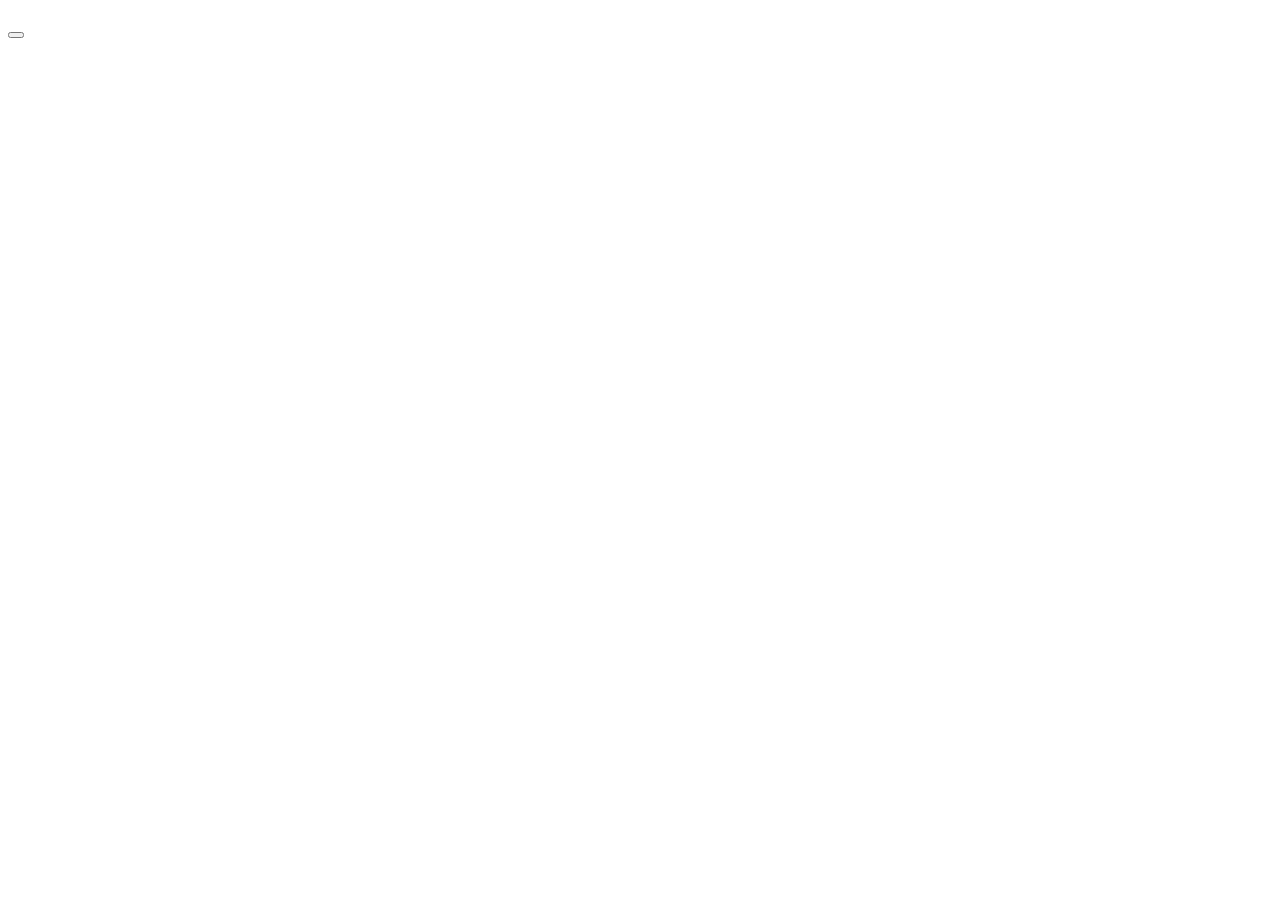
==== index.html @ f5d82848 "Prva verzia web appky" ====
<!DOCTYPE html>
<html lang="en">

<head>
    <meta charset="UTF-8">
    <meta name="viewport" content="width=device-width, initial-scale=1.0">
    <title>My web app</title>
</head>

<body>
    <main>
        <h1></h1>
        <p></p>
        <button></button>
    </main>
</body>

</html>
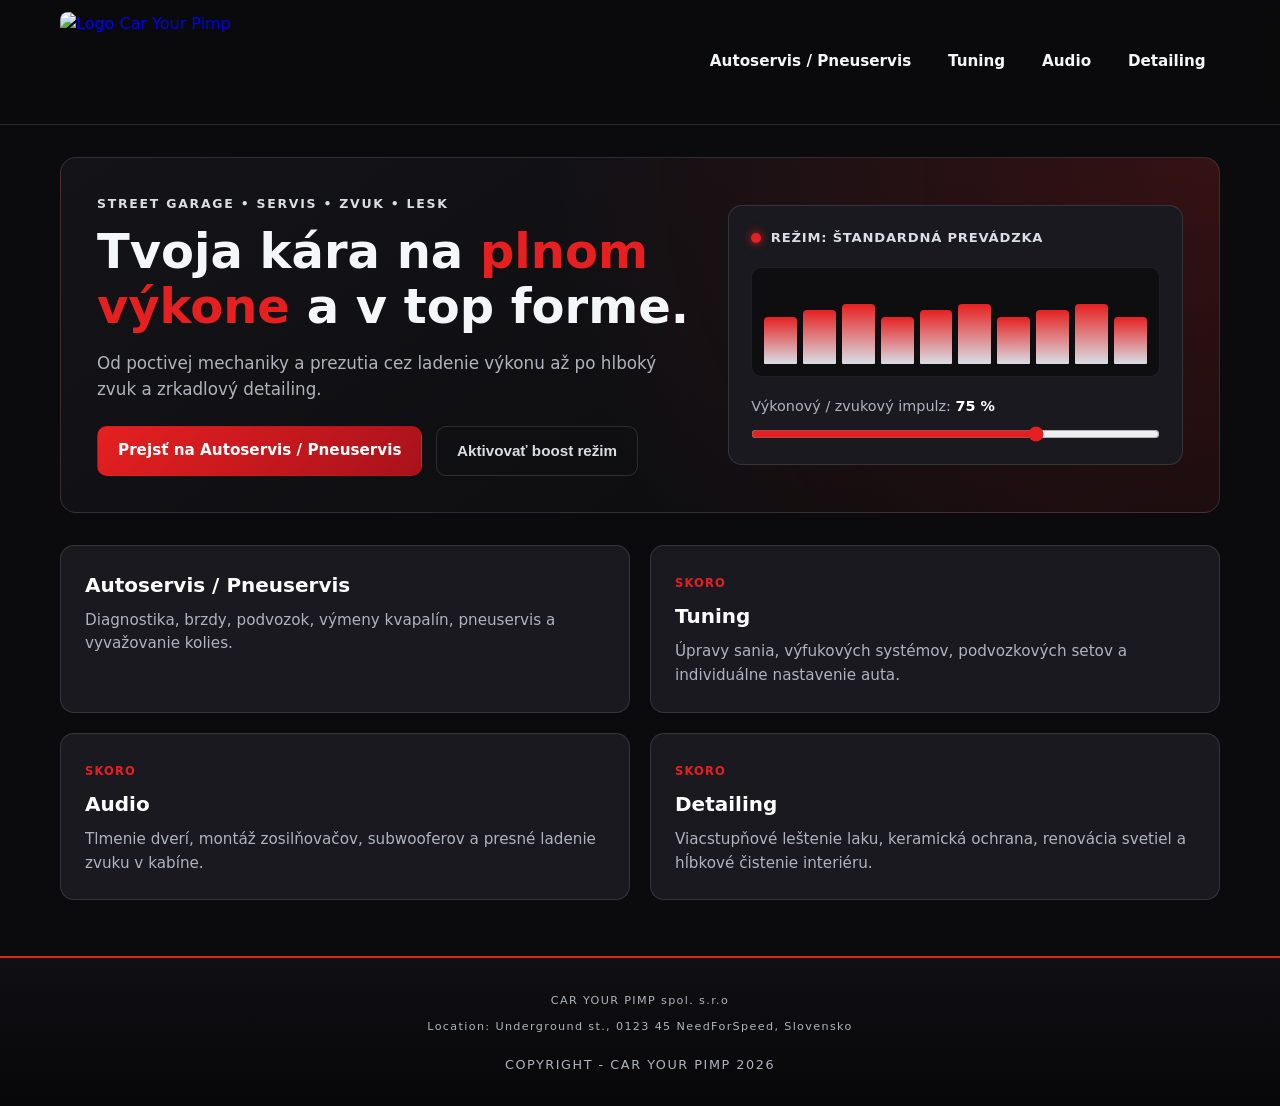
==== commit 57700fd1: "Version of the app which is to be uploaded" ====
--- a/index.html
+++ b/index.html
@@ -1,18 +1,113 @@
 <!DOCTYPE html>
-<html lang="en">
+<html lang="sk">
 
 <head>
     <meta charset="UTF-8">
     <meta name="viewport" content="width=device-width, initial-scale=1.0">
-    <title>My web app</title>
+    <title>Car Your Pimp</title>
+    <link rel="icon" href="pictures/favicon.png?v=1">
+    <link rel="stylesheet" href="style.css">
 </head>
 
 <body>
-    <main>
-        <h1></h1>
-        <p></p>
-        <button></button>
+    <header class="site-header">
+        <div class="header-inner">
+            <a href="index.html" class="brand-logo" aria-label="Car Your Pimp domov">
+                <img src="pictures/Logofinal.png" alt="Logo Car Your Pimp">
+            </a>
+
+            <button class="nav-toggle" type="button" aria-label="Otvoriť menu" aria-expanded="false">
+                <span></span>
+                <span></span>
+                <span></span>
+            </button>
+
+            <nav class="main-nav" aria-label="Hlavná navigácia">
+                <a href="autoservis-pneuservis.html" class="nav-link">Autoservis / Pneuservis</a>
+                <a href="#tuning" class="nav-link">Tuning</a>
+                <a href="#audio" class="nav-link">Audio</a>
+                <a href="#detailing" class="nav-link">Detailing</a>
+            </nav>
+        </div>
+    </header>
+
+    <main class="main-content">
+        <section class="hero-panel reveal">
+            <div class="hero-copy">
+                <p class="eyebrow">STREET GARAGE • SERVIS • ZVUK • LESK</p>
+                <h1>Tvoja kára na <span class="accent-red">plnom výkone</span> a v top forme.</h1>
+                <p class="hero-lead">
+                    Od poctivej mechaniky a prezutia cez ladenie výkonu až po hlboký zvuk a zrkadlový detailing.
+                </p>
+                <div class="hero-actions">
+                    <a href="autoservis-pneuservis.html" class="btn btn-primary">Prejsť na Autoservis / Pneuservis</a>
+                    <button id="boostPulseBtn" type="button" class="btn btn-ghost">Aktivovať boost režim</button>
+                </div>
+            </div>
+
+            <div class="telemetry-card">
+                <div class="telemetry-top">
+                    <span class="status-dot" aria-hidden="true"></span>
+                    <span id="garageModeLabel">REŽIM: ŠTANDARDNÁ PREVÁDZKA</span>
+                </div>
+
+                <div class="eq-bars" aria-hidden="true">
+                    <span style="--h: 45%"></span>
+                    <span style="--h: 82%"></span>
+                    <span style="--h: 64%"></span>
+                    <span style="--h: 96%"></span>
+                    <span style="--h: 58%"></span>
+                    <span style="--h: 88%"></span>
+                    <span style="--h: 72%"></span>
+                    <span style="--h: 92%"></span>
+                    <span style="--h: 50%"></span>
+                    <span style="--h: 78%"></span>
+                </div>
+
+                <div class="tuner-controls">
+                    <label for="powerSlider">
+                        Výkonový / zvukový impulz: <strong id="powerValue">75 %</strong>
+                    </label>
+                    <input id="powerSlider" type="range" min="15" max="100" value="75">
+                </div>
+            </div>
+        </section>
+
+        <section class="pillars-grid">
+            <a href="autoservis-pneuservis.html" class="pillar-card reveal">
+                <h2>Autoservis / Pneuservis</h2>
+                <p>Diagnostika, brzdy, podvozok, výmeny kvapalín, pneuservis a vyvažovanie kolies.</p>
+            </a>
+
+            <article id="tuning" class="pillar-card reveal">
+                <span class="pillar-tag">SKORO</span>
+                <h2>Tuning</h2>
+                <p>Úpravy sania, výfukových systémov, podvozkových setov a individuálne nastavenie auta.</p>
+            </article>
+
+            <article id="audio" class="pillar-card reveal">
+                <span class="pillar-tag">SKORO</span>
+                <h2>Audio</h2>
+                <p>Tlmenie dverí, montáž zosilňovačov, subwooferov a presné ladenie zvuku v kabíne.</p>
+            </article>
+
+            <article id="detailing" class="pillar-card reveal">
+                <span class="pillar-tag">SKORO</span>
+                <h2>Detailing</h2>
+                <p>Viacstupňové leštenie laku, keramická ochrana, renovácia svetiel a hĺbkové čistenie interiéru.</p>
+            </article>
+        </section>
     </main>
+
+    <footer class="site-footer">
+        <div class="footer-inner">
+            <p class="footer-smaller">CAR YOUR PIMP spol. s.r.o</p>
+            <p class="footer-smaller">Location: Underground st., 0123 45 NeedForSpeed, Slovensko</p>
+            <p class="footer-copy">COPYRIGHT - CAR YOUR PIMP 2026</p>
+        </div>
+    </footer>
+
+    <script src="app.js"></script>
 </body>
 
 </html>
--- a/style.css
+++ b/style.css
@@ -0,0 +1,459 @@
+:root {
+    --bg-main: #0b0b0d;
+    --bg-surface: #141418;
+    --bg-card: #19191f;
+    --text-main: #f5f6f8;
+    --text-muted: #b0b3bd;
+    --accent-red: #e62020;
+    --accent-red-dark: #a8121b;
+    --silver: #d8dee4;
+    --border-subtle: rgba(216, 222, 228, 0.14);
+}
+
+*,
+*::before,
+*::after {
+    box-sizing: border-box;
+    margin: 0;
+    padding: 0;
+}
+
+html {
+    scroll-behavior: smooth;
+}
+
+body {
+    min-height: 100vh;
+    display: flex;
+    flex-direction: column;
+    background-color: var(--bg-main);
+    color: var(--text-main);
+    font-family: system-ui, -apple-system, BlinkMacSystemFont, "Segoe UI", Roboto, sans-serif;
+    line-height: 1.55;
+    overflow-x: hidden;
+}
+
+/* Header & Navigácia */
+.site-header {
+    position: sticky;
+    top: 0;
+    z-index: 100;
+    background: rgba(11, 11, 13, 0.92);
+    backdrop-filter: blur(10px);
+    border-bottom: 1px solid var(--border-subtle);
+}
+
+.header-inner {
+    max-width: 1200px;
+    margin: 0 auto;
+    padding: 0.75rem 1.25rem;
+    display: flex;
+    align-items: center;
+    justify-content: space-between;
+    gap: 1.5rem;
+}
+
+.brand-logo {
+    display: inline-flex;
+    align-items: center;
+    justify-content: center;
+    flex-shrink: 0;
+    text-decoration: none;
+}
+
+.brand-logo img {
+    height: 100px;
+    width: auto;
+    border-radius: 8px;
+    display: block;
+    transition: transform 0.25s ease, box-shadow 0.25s ease;
+}
+
+.brand-logo:hover img {
+    transform: scale(1.03);
+    box-shadow: 0 0 18px rgba(230, 32, 32, 0.35);
+}
+
+.main-nav {
+    display: flex;
+    align-items: center;
+    flex-wrap: wrap;
+    gap: 0.5rem;
+}
+
+.nav-link {
+    position: relative;
+    color: var(--text-main);
+    text-decoration: none;
+    font-weight: 600;
+    font-size: 0.95rem;
+    padding: 0.55rem 0.9rem;
+    border-radius: 8px;
+    transition: color 0.2s ease, background-color 0.2s ease;
+}
+
+.nav-link::after {
+    content: "";
+    position: absolute;
+    left: 0.9rem;
+    right: 0.9rem;
+    bottom: 0.3rem;
+    height: 2px;
+    background: linear-gradient(90deg, var(--accent-red), var(--silver));
+    transform: scaleX(0);
+    transform-origin: left;
+    transition: transform 0.25s ease;
+}
+
+.nav-link:hover,
+.nav-link.active {
+    color: #ffffff;
+    background-color: rgba(230, 32, 32, 0.14);
+}
+
+.nav-link:hover::after,
+.nav-link.active::after {
+    transform: scaleX(1);
+}
+
+.nav-toggle {
+    display: none;
+    flex-direction: column;
+    justify-content: center;
+    gap: 5px;
+    width: 42px;
+    height: 42px;
+    background: var(--bg-surface);
+    border: 1px solid var(--border-subtle);
+    border-radius: 8px;
+    cursor: pointer;
+}
+
+.nav-toggle span {
+    display: block;
+    width: 20px;
+    height: 2px;
+    margin: 0 auto;
+    background: var(--silver);
+    transition: transform 0.25s ease, opacity 0.25s ease;
+}
+
+/* Hlavný obsah */
+.main-content {
+    flex: 1;
+    max-width: 1200px;
+    width: 100%;
+    margin: 0 auto;
+    padding: 2rem 1.25rem 3.5rem;
+}
+
+.hero-panel {
+    display: grid;
+    grid-template-columns: 1.25fr 0.95fr;
+    gap: 2rem;
+    align-items: center;
+    padding: 2.25rem;
+    border-radius: 16px;
+    background:
+        radial-gradient(circle at top right, rgba(230, 32, 32, 0.18), transparent 55%),
+        linear-gradient(145deg, var(--bg-surface), var(--bg-main));
+    border: 1px solid var(--border-subtle);
+    transition: border-color 0.3s ease, box-shadow 0.3s ease;
+}
+
+body.boost-active .hero-panel {
+    border-color: rgba(230, 32, 32, 0.65);
+    box-shadow: 0 0 32px rgba(230, 32, 32, 0.22);
+}
+
+.eyebrow {
+    font-size: 0.78rem;
+    letter-spacing: 0.14em;
+    font-weight: 700;
+    color: var(--silver);
+    margin-bottom: 0.65rem;
+}
+
+h1 {
+    font-size: clamp(1.9rem, 4vw, 3rem);
+    line-height: 1.15;
+    font-weight: 800;
+    margin-bottom: 1rem;
+}
+
+.accent-red {
+    color: var(--accent-red);
+}
+
+.hero-lead {
+    color: var(--text-muted);
+    font-size: 1.05rem;
+    max-width: 54ch;
+    margin-bottom: 1.5rem;
+}
+
+.hero-actions {
+    display: flex;
+    flex-wrap: wrap;
+    gap: 0.85rem;
+}
+
+.btn {
+    display: inline-flex;
+    align-items: center;
+    justify-content: center;
+    padding: 0.75rem 1.25rem;
+    border-radius: 10px;
+    font-weight: 700;
+    font-size: 0.95rem;
+    text-decoration: none;
+    cursor: pointer;
+    border: 1px solid transparent;
+    transition: transform 0.2s ease, background-color 0.2s ease, border-color 0.2s ease;
+}
+
+.btn:hover {
+    transform: translateY(-2px);
+}
+
+.btn-primary {
+    background: linear-gradient(135deg, var(--accent-red), var(--accent-red-dark));
+    color: #ffffff;
+}
+
+.btn-ghost {
+    background: transparent;
+    color: var(--silver);
+    border-color: var(--border-subtle);
+}
+
+.btn-ghost:hover {
+    border-color: var(--silver);
+    color: #ffffff;
+}
+
+/* Interaktívny ekvalizér a ovládanie v JS */
+.telemetry-card {
+    background: var(--bg-card);
+    border: 1px solid var(--border-subtle);
+    border-radius: 14px;
+    padding: 1.4rem;
+    display: flex;
+    flex-direction: column;
+    gap: 1.15rem;
+}
+
+.telemetry-top {
+    display: flex;
+    align-items: center;
+    gap: 0.6rem;
+    font-size: 0.82rem;
+    font-weight: 700;
+    letter-spacing: 0.06em;
+    color: var(--silver);
+}
+
+.status-dot {
+    width: 10px;
+    height: 10px;
+    border-radius: 50%;
+    background: var(--accent-red);
+    box-shadow: 0 0 10px var(--accent-red);
+    animation: pulseDot 1.6s infinite ease-in-out;
+}
+
+@keyframes pulseDot {
+
+    0%,
+    100% {
+        transform: scale(1);
+        opacity: 1;
+    }
+
+    50% {
+        transform: scale(1.35);
+        opacity: 0.65;
+    }
+}
+
+.eq-bars {
+    height: 110px;
+    display: flex;
+    align-items: flex-end;
+    justify-content: space-between;
+    gap: 6px;
+    padding: 0.75rem;
+    border-radius: 10px;
+    background: rgba(11, 11, 13, 0.75);
+    border: 1px solid rgba(216, 222, 228, 0.08);
+}
+
+.eq-bars span {
+    flex: 1;
+    height: var(--h, 60%);
+    border-radius: 4px 4px 1px 1px;
+    background: linear-gradient(180deg, var(--accent-red) 0%, var(--silver) 100%);
+    animation: eqBounce calc(0.75s / var(--eq-speed, 1)) infinite ease-in-out alternate;
+}
+
+.eq-bars span:nth-child(even) {
+    animation-delay: -0.3s;
+}
+
+@keyframes eqBounce {
+    0% {
+        transform: scaleY(0.35);
+    }
+
+    100% {
+        transform: scaleY(1);
+    }
+}
+
+.tuner-controls {
+    display: flex;
+    flex-direction: column;
+    gap: 0.5rem;
+    font-size: 0.9rem;
+    color: var(--text-muted);
+}
+
+.tuner-controls strong {
+    color: #ffffff;
+}
+
+input[type="range"] {
+    width: 100%;
+    accent-color: var(--accent-red);
+    cursor: pointer;
+}
+
+/* Karty služieb */
+.pillars-grid {
+    margin-top: 2rem;
+    display: grid;
+    grid-template-columns: repeat(2, minmax(0, 1fr));
+    gap: 1.25rem;
+}
+
+.pillar-card {
+    display: block;
+    text-decoration: none;
+    color: inherit;
+    background: var(--bg-card);
+    border: 1px solid var(--border-subtle);
+    border-radius: 14px;
+    padding: 1.5rem;
+    transition: transform 0.25s ease, border-color 0.25s ease, box-shadow 0.25s ease;
+}
+
+.pillar-card:hover {
+    transform: translateY(-4px);
+    border-color: rgba(230, 32, 32, 0.55);
+    box-shadow: 0 12px 24px rgba(0, 0, 0, 0.45);
+}
+
+.pillar-tag {
+    display: inline-block;
+    font-size: 0.72rem;
+    font-weight: 700;
+    letter-spacing: 0.1em;
+    color: var(--accent-red);
+    margin-bottom: 0.55rem;
+}
+
+.pillar-card h2 {
+    font-size: 1.25rem;
+    margin-bottom: 0.5rem;
+    color: #ffffff;
+}
+
+.pillar-card p {
+    color: var(--text-muted);
+    font-size: 0.95rem;
+}
+
+/* Animácia zjavenia pri scrollovaní */
+.reveal {
+    opacity: 0;
+    transform: translateY(18px);
+    transition: opacity 0.55s ease, transform 0.55s ease;
+}
+
+.reveal.is-visible {
+    opacity: 1;
+    transform: translateY(0);
+}
+
+/* Footer */
+.site-footer {
+    background: linear-gradient(180deg, #101014 0%, #070709 100%);
+    border-top: 2px solid var(--accent-red);
+    padding: 2rem 1.25rem;
+}
+
+.footer-inner {
+    max-width: 1200px;
+    margin: 0 auto;
+    display: flex;
+    flex-direction: column;
+    align-items: center;
+    text-align: center;
+    gap: 0.45rem;
+    color: var(--silver);
+    font-size: 0.92rem;
+}
+
+.footer-copy {
+    margin-top: 0.75rem;
+    font-size: 0.8rem;
+    letter-spacing: 0.12em;
+    color: var(--text-muted);
+}
+
+.footer-smaller {
+    margin-top: 0.1rem;
+    font-size: 0.7rem;
+    letter-spacing: 0.12em;
+    color: var(--text-muted);
+}
+
+/* Responzivita */
+@media (max-width: 860px) {
+    .hero-panel {
+        grid-template-columns: 1fr;
+        padding: 1.5rem;
+    }
+
+    .pillars-grid {
+        grid-template-columns: 1fr;
+    }
+}
+
+@media (max-width: 720px) {
+    .nav-toggle {
+        display: flex;
+    }
+
+    .main-nav {
+        display: none;
+        position: absolute;
+        top: 100%;
+        left: 0;
+        right: 0;
+        flex-direction: column;
+        align-items: stretch;
+        background: #111115;
+        border-bottom: 1px solid var(--border-subtle);
+        padding: 0.75rem 1.25rem 1.25rem;
+        gap: 0.35rem;
+    }
+
+    .main-nav.is-open {
+        display: flex;
+    }
+
+    .nav-link::after {
+        display: none;
+    }
+}
